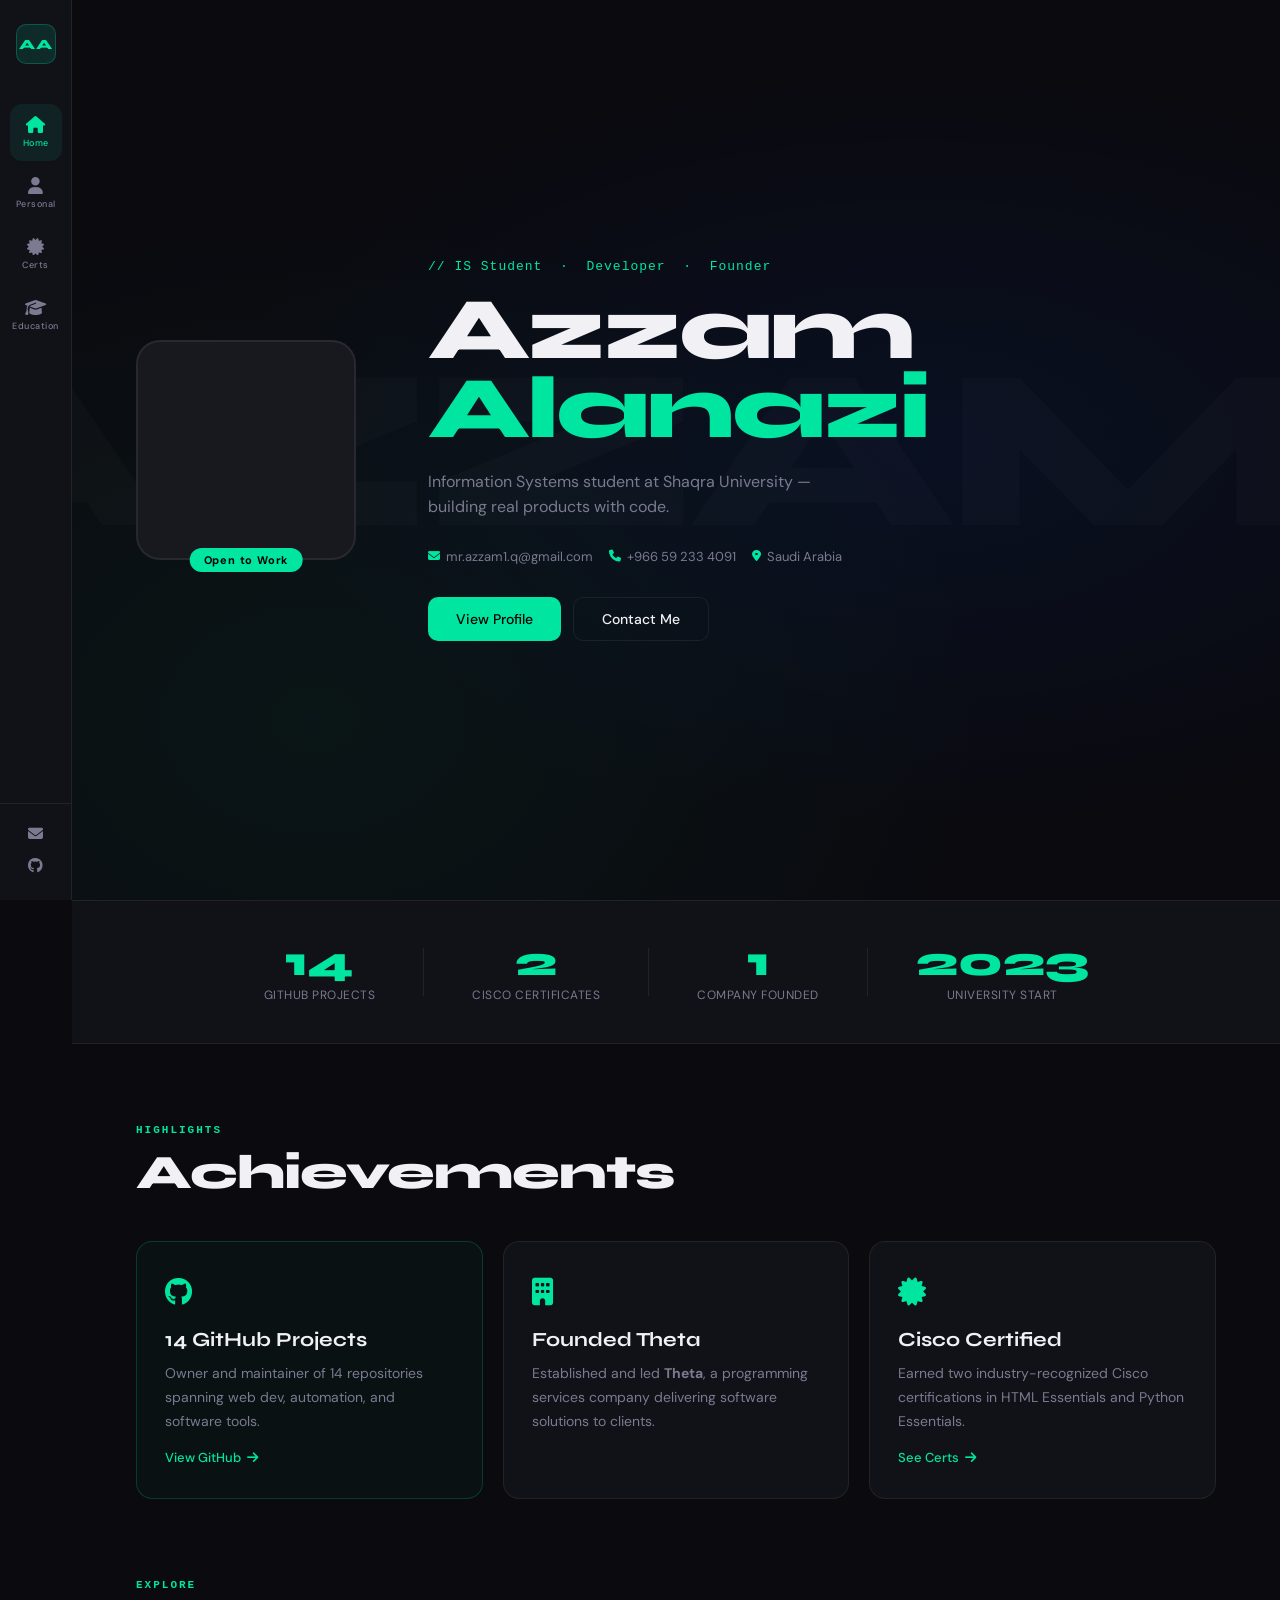
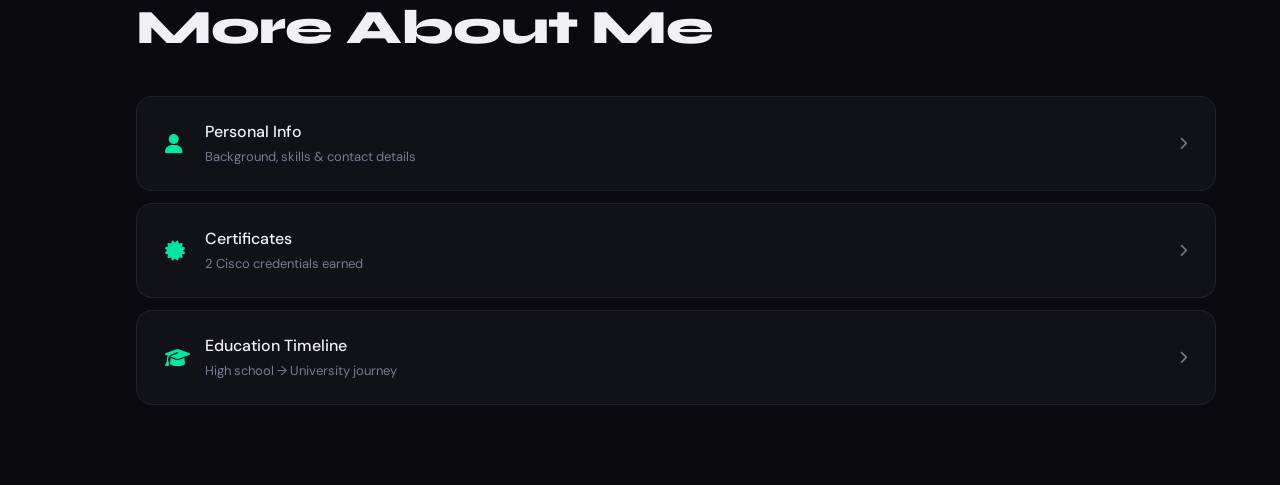
==== index.html @ 5e52e234 "Launch my CV website Launch my CV website" ====
<!DOCTYPE html>
<html lang="en">
<head>
  <meta charset="UTF-8" />
  <meta name="viewport" content="width=device-width, initial-scale=1.0"/>
  <title>Azzam Alanazi — IS Student & Developer</title>
  <link rel="stylesheet" href="style.css" />
  <link href="https://fonts.googleapis.com/css2?family=Syne:wght@700;800&family=DM+Sans:ital,opsz,wght@0,9..40,300;0,9..40,400;0,9..40,500;1,9..40,300&display=swap" rel="stylesheet"/>
  <link rel="stylesheet" href="https://cdnjs.cloudflare.com/ajax/libs/font-awesome/6.5.0/css/all.min.css"/>
</head>
<body>

  <nav class="sidebar" id="sidebar">
    <div class="sidebar-brand">AA</div>
    <ul class="nav-links">
      <li><a href="index.html" class="active" title="Home"><i class="fas fa-house"></i><span>Home</span></a></li>
      <li><a href="personal.html" title="Personal Info"><i class="fas fa-user"></i><span>Personal</span></a></li>
      <li><a href="certificates.html" title="Certificates"><i class="fas fa-certificate"></i><span>Certs</span></a></li>
      <li><a href="education.html" title="Education"><i class="fas fa-graduation-cap"></i><span>Education</span></a></li>
    </ul>
    <div class="sidebar-footer">
      <a href="mailto:mr.azzam1.q@gmail.com" title="Email"><i class="fas fa-envelope"></i></a>
      <a href="https://github.com" target="_blank" title="GitHub"><i class="fab fa-github"></i></a>
    </div>
  </nav>

  <main class="main">

    <section class="hero">
      <div class="hero-bg-text">AZZAM</div>
      <div class="hero-inner">
        <div class="hero-photo-wrap">
          <div class="hero-photo">
            <img src="photo.jpg" alt="Azzam Alanazi" onerror="this.style.display='none'"/>
            <div class="photo-placeholder"><i class="fas fa-user"></i></div>
          </div>
          <div class="hero-badge">Open to Work</div>
        </div>
        <div class="hero-text">
          <p class="hero-tag">// IS Student &nbsp;·&nbsp; Developer &nbsp;·&nbsp; Founder</p>
          <h1 class="hero-name">Azzam<br/><span>Alanazi</span></h1>
          <p class="hero-subtitle">Information Systems student at Shaqra University — building real products with code.</p>
          <div class="hero-contact">
            <a href="mailto:mr.azzam1.q@gmail.com"><i class="fas fa-envelope"></i> mr.azzam1.q@gmail.com</a>
            <a href="tel:+966592334091"><i class="fas fa-phone"></i> +966 59 233 4091</a>
            <span><i class="fas fa-location-dot"></i> Saudi Arabia</span>
          </div>
          <div class="hero-ctas">
            <a href="personal.html" class="btn btn-primary">View Profile</a>
            <a href="mailto:mr.azzam1.q@gmail.com" class="btn btn-outline">Contact Me</a>
          </div>
        </div>
      </div>
    </section>

    <section class="stats-strip">
      <div class="stat">
        <span class="stat-num" data-target="14">0</span>
        <span class="stat-label">GitHub Projects</span>
      </div>
      <div class="stat-divider"></div>
      <div class="stat">
        <span class="stat-num" data-target="2">0</span>
        <span class="stat-label">Cisco Certificates</span>
      </div>
      <div class="stat-divider"></div>
      <div class="stat">
        <span class="stat-num">1</span>
        <span class="stat-label">Company Founded</span>
      </div>
      <div class="stat-divider"></div>
      <div class="stat">
        <span class="stat-num">2023</span>
        <span class="stat-label">University Start</span>
      </div>
    </section>

    <section class="section">
      <div class="section-header">
        <span class="section-tag">highlights</span>
        <h2>Achievements</h2>
      </div>
      <div class="cards-grid">
        <div class="card card--accent">
          <div class="card-icon"><i class="fab fa-github"></i></div>
          <h3>14 GitHub Projects</h3>
          <p>Owner and maintainer of 14 repositories spanning web dev, automation, and software tools.</p>
          <a href="https://github.com" target="_blank" class="card-link">View GitHub <i class="fas fa-arrow-right"></i></a>
        </div>
        <div class="card">
          <div class="card-icon"><i class="fas fa-building"></i></div>
          <h3>Founded Theta</h3>
          <p>Established and led <strong>Theta</strong>, a programming services company delivering software solutions to clients.</p>
        </div>
        <div class="card">
          <div class="card-icon"><i class="fas fa-certificate"></i></div>
          <h3>Cisco Certified</h3>
          <p>Earned two industry-recognized Cisco certifications in HTML Essentials and Python Essentials.</p>
          <a href="certificates.html" class="card-link">See Certs <i class="fas fa-arrow-right"></i></a>
        </div>
      </div>
    </section>

    <section class="section section--pages">
      <div class="section-header">
        <span class="section-tag">explore</span>
        <h2>More About Me</h2>
      </div>
      <div class="page-links">
        <a href="personal.html" class="page-card">
          <i class="fas fa-user fa-lg"></i>
          <div>
            <strong>Personal Info</strong>
            <span>Background, skills &amp; contact details</span>
          </div>
          <i class="fas fa-chevron-right arrow"></i>
        </a>
        <a href="certificates.html" class="page-card">
          <i class="fas fa-certificate fa-lg"></i>
          <div>
            <strong>Certificates</strong>
            <span>2 Cisco credentials earned</span>
          </div>
          <i class="fas fa-chevron-right arrow"></i>
        </a>
        <a href="education.html" class="page-card">
          <i class="fas fa-graduation-cap fa-lg"></i>
          <div>
            <strong>Education Timeline</strong>
            <span>High school → University journey</span>
          </div>
          <i class="fas fa-chevron-right arrow"></i>
        </a>
      </div>
    </section>

  </main>

  <script src="main.js"></script>
</body>
</html>
---- style.css ----
/* ── RESET & BASE ─────────────────────────────────── */
*, *::before, *::after { box-sizing: border-box; margin: 0; padding: 0; }

:root {
  --accent: #00e5a0;
  --accent2: #0057ff;
  --bg: #0a0a0f;
  --bg2: #111118;
  --bg3: #18181f;
  --border: rgba(255,255,255,0.07);
  --text: #f0f0f5;
  --text-muted: #7a7a90;
  --sidebar-w: 72px;
  --radius: 16px;
  --font-display: 'Syne', sans-serif;
  --font-body: 'DM Sans', sans-serif;
}

html { scroll-behavior: smooth; }

body {
  font-family: var(--font-body);
  background: var(--bg);
  color: var(--text);
  display: flex;
  min-height: 100vh;
  overflow-x: hidden;
}

a { color: inherit; text-decoration: none; }

/* ── SIDEBAR ─────────────────────────────────────── */
.sidebar {
  position: fixed;
  left: 0; top: 0; bottom: 0;
  width: var(--sidebar-w);
  background: var(--bg2);
  border-right: 1px solid var(--border);
  display: flex;
  flex-direction: column;
  align-items: center;
  padding: 24px 0;
  z-index: 100;
  gap: 0;
}

.sidebar-brand {
  font-family: var(--font-display);
  font-size: 14px;
  font-weight: 800;
  color: var(--accent);
  letter-spacing: 1px;
  margin-bottom: 40px;
  width: 40px; height: 40px;
  background: rgba(0,229,160,0.12);
  border: 1px solid rgba(0,229,160,0.25);
  border-radius: 10px;
  display: flex; align-items: center; justify-content: center;
}

.nav-links {
  list-style: none;
  display: flex;
  flex-direction: column;
  gap: 4px;
  flex: 1;
}

.nav-links a {
  display: flex;
  flex-direction: column;
  align-items: center;
  gap: 4px;
  padding: 12px 8px;
  border-radius: 12px;
  color: var(--text-muted);
  transition: all 0.2s;
  font-size: 10px;
  width: 52px;
}

.nav-links a span { font-size: 9px; font-weight: 500; letter-spacing: 0.5px; }

.nav-links a:hover, .nav-links a.active {
  color: var(--accent);
  background: rgba(0,229,160,0.08);
}

.nav-links a i { font-size: 17px; }

.sidebar-footer {
  display: flex;
  flex-direction: column;
  gap: 12px;
  padding-top: 20px;
  border-top: 1px solid var(--border);
  width: 100%;
  align-items: center;
}

.sidebar-footer a {
  color: var(--text-muted);
  font-size: 15px;
  transition: color 0.2s;
}
.sidebar-footer a:hover { color: var(--accent); }

/* ── MAIN ────────────────────────────────────────── */
.main {
  margin-left: var(--sidebar-w);
  flex: 1;
  min-height: 100vh;
}

/* ── HERO ────────────────────────────────────────── */
.hero {
  position: relative;
  min-height: 100vh;
  display: flex;
  align-items: center;
  padding: 60px 64px;
  overflow: hidden;
  background: radial-gradient(ellipse at 70% 50%, rgba(0,87,255,0.08) 0%, transparent 60%),
              radial-gradient(ellipse at 20% 80%, rgba(0,229,160,0.05) 0%, transparent 50%);
}

.hero-bg-text {
  position: absolute;
  right: -20px; top: 50%;
  transform: translateY(-50%);
  font-family: var(--font-display);
  font-size: clamp(120px, 18vw, 260px);
  font-weight: 800;
  color: rgba(255,255,255,0.02);
  line-height: 1;
  pointer-events: none;
  user-select: none;
  letter-spacing: -10px;
}

.hero-inner {
  display: flex;
  align-items: center;
  gap: 72px;
  max-width: 960px;
  width: 100%;
  position: relative;
  z-index: 1;
}

.hero-photo-wrap {
  position: relative;
  flex-shrink: 0;
}

.hero-photo {
  width: 220px; height: 220px;
  border-radius: 24px;
  overflow: hidden;
  background: var(--bg3);
  border: 2px solid var(--border);
  position: relative;
}

.hero-photo img {
  width: 100%; height: 100%;
  object-fit: cover;
}

.photo-placeholder {
  position: absolute;
  inset: 0;
  display: flex;
  align-items: center;
  justify-content: center;
  font-size: 64px;
  color: var(--text-muted);
  background: var(--bg3);
}

.hero-photo img + .photo-placeholder { display: none; }

.hero-badge {
  position: absolute;
  bottom: -12px; left: 50%;
  transform: translateX(-50%);
  background: var(--accent);
  color: #000;
  font-size: 11px;
  font-weight: 700;
  letter-spacing: 0.8px;
  padding: 5px 14px;
  border-radius: 20px;
  white-space: nowrap;
}

.hero-text { flex: 1; }

.hero-tag {
  font-size: 13px;
  color: var(--accent);
  font-weight: 400;
  letter-spacing: 1px;
  margin-bottom: 16px;
  font-family: 'Courier New', monospace;
}

.hero-name {
  font-family: var(--font-display);
  font-size: clamp(52px, 7vw, 88px);
  font-weight: 800;
  line-height: 0.9;
  letter-spacing: -3px;
  margin-bottom: 20px;
}

.hero-name span { color: var(--accent); }

.hero-subtitle {
  font-size: 16px;
  color: var(--text-muted);
  line-height: 1.6;
  max-width: 400px;
  margin-bottom: 28px;
}

.hero-contact {
  display: flex;
  flex-wrap: wrap;
  gap: 16px;
  margin-bottom: 32px;
}

.hero-contact a, .hero-contact span {
  font-size: 13px;
  color: var(--text-muted);
  display: flex;
  align-items: center;
  gap: 6px;
  transition: color 0.2s;
}
.hero-contact a:hover { color: var(--accent); }
.hero-contact i { color: var(--accent); font-size: 12px; }

.hero-ctas { display: flex; gap: 12px; flex-wrap: wrap; }

/* ── BUTTONS ─────────────────────────────────────── */
.btn {
  padding: 12px 28px;
  border-radius: 10px;
  font-size: 14px;
  font-weight: 500;
  cursor: pointer;
  transition: all 0.2s;
  display: inline-flex;
  align-items: center;
  gap: 8px;
  font-family: var(--font-body);
}

.btn-primary {
  background: var(--accent);
  color: #000;
}
.btn-primary:hover { background: #00ffa8; transform: translateY(-1px); }

.btn-outline {
  border: 1px solid var(--border);
  color: var(--text);
  background: transparent;
}
.btn-outline:hover { border-color: var(--accent); color: var(--accent); }

/* ── STATS STRIP ─────────────────────────────────── */
.stats-strip {
  display: flex;
  align-items: center;
  justify-content: center;
  gap: 0;
  padding: 40px 64px;
  background: var(--bg2);
  border-top: 1px solid var(--border);
  border-bottom: 1px solid var(--border);
  flex-wrap: wrap;
  gap: 0;
}

.stat {
  display: flex;
  flex-direction: column;
  align-items: center;
  padding: 0 48px;
  gap: 4px;
}

.stat-num {
  font-family: var(--font-display);
  font-size: 42px;
  font-weight: 800;
  color: var(--accent);
  line-height: 1;
}

.stat-label {
  font-size: 12px;
  color: var(--text-muted);
  letter-spacing: 0.5px;
  text-transform: uppercase;
}

.stat-divider {
  width: 1px;
  height: 48px;
  background: var(--border);
}

/* ── SECTIONS ────────────────────────────────────── */
.section {
  padding: 80px 64px;
}

.section + .section { padding-top: 0; }

.section-header {
  margin-bottom: 40px;
}

.section-tag {
  font-size: 11px;
  font-weight: 600;
  letter-spacing: 2px;
  text-transform: uppercase;
  color: var(--accent);
  display: block;
  margin-bottom: 8px;
  font-family: 'Courier New', monospace;
}

.section-header h2 {
  font-family: var(--font-display);
  font-size: clamp(32px, 4vw, 48px);
  font-weight: 800;
  letter-spacing: -1px;
}

/* ── CARDS GRID ──────────────────────────────────── */
.cards-grid {
  display: grid;
  grid-template-columns: repeat(auto-fit, minmax(260px, 1fr));
  gap: 20px;
}

.card {
  background: var(--bg2);
  border: 1px solid var(--border);
  border-radius: var(--radius);
  padding: 32px 28px;
  transition: border-color 0.2s, transform 0.2s;
}

.card:hover {
  border-color: rgba(0,229,160,0.3);
  transform: translateY(-2px);
}

.card--accent { border-color: rgba(0,229,160,0.2); background: rgba(0,229,160,0.03); }

.card-icon {
  font-size: 28px;
  color: var(--accent);
  margin-bottom: 16px;
}

.card h3 {
  font-family: var(--font-display);
  font-size: 20px;
  font-weight: 700;
  margin-bottom: 10px;
}

.card p {
  font-size: 14px;
  color: var(--text-muted);
  line-height: 1.7;
  margin-bottom: 16px;
}

.card-link {
  font-size: 13px;
  color: var(--accent);
  font-weight: 500;
  display: flex;
  align-items: center;
  gap: 6px;
  transition: gap 0.2s;
}
.card-link:hover { gap: 10px; }

/* ── PAGE LINKS ──────────────────────────────────── */
.page-links { display: flex; flex-direction: column; gap: 12px; }

.page-card {
  display: flex;
  align-items: center;
  gap: 20px;
  padding: 24px 28px;
  background: var(--bg2);
  border: 1px solid var(--border);
  border-radius: var(--radius);
  transition: all 0.2s;
  color: var(--text);
}

.page-card:hover { border-color: var(--accent); transform: translateX(4px); }
.page-card > i:first-child { color: var(--accent); width: 20px; }
.page-card > div { flex: 1; }
.page-card strong { display: block; font-size: 16px; font-weight: 500; margin-bottom: 3px; }
.page-card span { font-size: 13px; color: var(--text-muted); }
.page-card .arrow { color: var(--text-muted); font-size: 13px; }

/* ── PAGE HERO ───────────────────────────────────── */
.page-hero {
  padding: 80px 64px 48px;
  background: radial-gradient(ellipse at 30% 50%, rgba(0,87,255,0.06) 0%, transparent 60%);
  border-bottom: 1px solid var(--border);
}

.page-hero-inner h1 {
  font-family: var(--font-display);
  font-size: clamp(40px, 5vw, 64px);
  font-weight: 800;
  letter-spacing: -2px;
  margin: 12px 0 16px;
}

.page-hero-inner h1 span { color: var(--accent); }

.page-hero-inner p {
  font-size: 16px;
  color: var(--text-muted);
  max-width: 480px;
}

/* ── INFO GRID ───────────────────────────────────── */
.info-grid {
  display: grid;
  grid-template-columns: repeat(auto-fit, minmax(280px, 1fr));
  gap: 20px;
}

.info-card {
  background: var(--bg2);
  border: 1px solid var(--border);
  border-radius: var(--radius);
  padding: 28px;
}

.info-card--wide { grid-column: 1 / -1; }

.info-card-header {
  display: flex;
  align-items: center;
  gap: 12px;
  margin-bottom: 20px;
  padding-bottom: 16px;
  border-bottom: 1px solid var(--border);
}

.info-card-header i { color: var(--accent); font-size: 18px; }
.info-card-header h3 { font-family: var(--font-display); font-size: 18px; font-weight: 700; }

.info-list { list-style: none; display: flex; flex-direction: column; gap: 14px; }

.info-list li {
  display: flex;
  justify-content: space-between;
  align-items: center;
  font-size: 14px;
  gap: 12px;
}

.info-key { color: var(--text-muted); flex-shrink: 0; }
.info-val { font-weight: 500; text-align: right; }
.info-val a { color: var(--accent); }
.info-val a:hover { text-decoration: underline; }

/* ── BADGES ──────────────────────────────────────── */
.badge {
  font-size: 11px;
  font-weight: 600;
  padding: 3px 10px;
  border-radius: 20px;
  letter-spacing: 0.5px;
}
.badge--green { background: rgba(0,229,160,0.15); color: var(--accent); }
.badge--done { background: rgba(120,120,180,0.15); color: #9090c0; }
.badge--outline { border: 1px solid var(--border); color: var(--text-muted); }

/* ── SKILLS ──────────────────────────────────────── */
.skills-grid { display: grid; grid-template-columns: repeat(auto-fit, minmax(220px, 1fr)); gap: 20px; }

.skill-item { display: flex; flex-direction: column; gap: 8px; }

.skill-name { font-size: 13px; font-weight: 500; }

.skill-bar {
  height: 6px;
  background: var(--bg3);
  border-radius: 3px;
  overflow: hidden;
}

.skill-fill {
  height: 100%;
  width: var(--w);
  background: linear-gradient(90deg, var(--accent), var(--accent2));
  border-radius: 3px;
  animation: fillBar 1.2s cubic-bezier(0.4,0,0.2,1) both;
  animation-delay: 0.3s;
}

@keyframes fillBar { from { width: 0; } to { width: var(--w); } }

/* ── CERT COUNTER ────────────────────────────────── */
.cert-counter-wrap {
  display: flex;
  gap: 0;
  margin-bottom: 48px;
  background: var(--bg2);
  border: 1px solid var(--border);
  border-radius: var(--radius);
  overflow: hidden;
}

.cert-counter {
  flex: 1;
  padding: 28px;
  text-align: center;
  border-right: 1px solid var(--border);
}
.cert-counter:last-child { border-right: none; }

.counter-num {
  display: block;
  font-family: var(--font-display);
  font-size: 40px;
  font-weight: 800;
  color: var(--accent);
  margin-bottom: 6px;
}

.counter-label {
  font-size: 12px;
  color: var(--text-muted);
  text-transform: uppercase;
  letter-spacing: 0.5px;
}

/* ── CERT CARDS ──────────────────────────────────── */
.cert-grid {
  display: grid;
  grid-template-columns: repeat(auto-fit, minmax(300px, 1fr));
  gap: 24px;
  margin-bottom: 40px;
}

.cert-card {
  background: var(--bg2);
  border: 1px solid var(--border);
  border-radius: var(--radius);
  overflow: hidden;
  transition: transform 0.2s, border-color 0.2s;
}
.cert-card:hover { transform: translateY(-3px); border-color: rgba(0,229,160,0.3); }

.cert-card-top {
  padding: 24px 24px 0;
  display: flex;
  justify-content: space-between;
  align-items: flex-start;
}

.cert-logo {
  width: 56px; height: 56px;
  background: rgba(0,229,160,0.08);
  border: 1px solid rgba(0,229,160,0.2);
  border-radius: 14px;
  display: flex; align-items: center; justify-content: center;
  font-size: 26px;
  color: var(--accent);
}

.cert-badge {
  font-size: 11px;
  font-weight: 700;
  background: rgba(0,87,255,0.15);
  color: #6699ff;
  padding: 4px 12px;
  border-radius: 20px;
  letter-spacing: 0.5px;
}

.cert-card-body { padding: 20px 24px; }

.cert-card-body h3 {
  font-family: var(--font-display);
  font-size: 22px;
  font-weight: 700;
  margin-bottom: 6px;
}

.cert-issuer {
  font-size: 13px;
  color: var(--text-muted);
  margin-bottom: 14px;
  display: flex;
  align-items: center;
  gap: 6px;
}
.cert-issuer i { color: var(--accent); }

.cert-desc { font-size: 14px; color: var(--text-muted); line-height: 1.7; margin-bottom: 16px; }

.cert-tags { display: flex; gap: 8px; flex-wrap: wrap; }
.cert-tags span {
  font-size: 11px;
  padding: 3px 10px;
  background: var(--bg3);
  border: 1px solid var(--border);
  border-radius: 20px;
  color: var(--text-muted);
}

.cert-card-footer {
  padding: 16px 24px;
  border-top: 1px solid var(--border);
}

.cert-status { font-size: 13px; font-weight: 500; display: flex; align-items: center; gap: 6px; }
.cert-status--done { color: var(--accent); }

.cert-more {
  text-align: center;
  padding: 32px;
  background: var(--bg2);
  border: 1px dashed var(--border);
  border-radius: var(--radius);
  display: flex;
  flex-direction: column;
  align-items: center;
  gap: 12px;
}
.cert-more p { font-size: 14px; color: var(--text-muted); }

/* ── TIMELINE ────────────────────────────────────── */
.timeline { max-width: 760px; position: relative; }

.timeline-item {
  display: grid;
  grid-template-columns: 20px 100px 1fr;
  gap: 24px;
  align-items: start;
}

.timeline-dot {
  width: 16px; height: 16px;
  border-radius: 50%;
  background: var(--accent);
  border: 3px solid var(--bg);
  box-shadow: 0 0 0 2px var(--accent);
  margin-top: 20px;
  flex-shrink: 0;
}

.timeline-dot--done { background: #505070; box-shadow: 0 0 0 2px #505070; }
.timeline-dot--future { background: transparent; border: 2px solid #505070; box-shadow: none; margin-top: 22px; }

.timeline-connector {
  width: 2px;
  height: 40px;
  background: var(--border);
  margin-left: 7px;
}

.timeline-year {
  font-size: 12px;
  font-weight: 600;
  color: var(--text-muted);
  letter-spacing: 0.5px;
  text-transform: uppercase;
  padding-top: 20px;
  line-height: 1.4;
}

.timeline-card {
  background: var(--bg2);
  border: 1px solid var(--border);
  border-radius: var(--radius);
  padding: 24px 28px;
  margin-bottom: 4px;
}

.timeline-item--active .timeline-card { border-color: rgba(0,229,160,0.25); }

.timeline-card--future { opacity: 0.6; }

.timeline-card-header {
  display: flex;
  align-items: flex-start;
  gap: 16px;
  margin-bottom: 14px;
}

.tl-icon {
  width: 44px; height: 44px;
  background: rgba(0,229,160,0.08);
  border: 1px solid rgba(0,229,160,0.2);
  border-radius: 12px;
  display: flex; align-items: center; justify-content: center;
  font-size: 18px;
  color: var(--accent);
  flex-shrink: 0;
}
.tl-icon--done { background: rgba(80,80,112,0.2); border-color: rgba(80,80,112,0.3); color: #7070a0; }
.tl-icon--future { background: rgba(80,80,112,0.1); border-color: rgba(80,80,112,0.2); color: #505070; }

.timeline-card-header > div { flex: 1; }

.timeline-card-header h3 {
  font-family: var(--font-display);
  font-size: 20px;
  font-weight: 700;
  margin-bottom: 2px;
}

.tl-school { font-size: 13px; color: var(--text-muted); }

.tl-desc { font-size: 14px; color: var(--text-muted); line-height: 1.7; margin-bottom: 16px; }

.tl-highlights {
  display: flex;
  gap: 20px;
  flex-wrap: wrap;
}

.tl-highlight {
  font-size: 13px;
  color: var(--accent);
  display: flex;
  align-items: center;
  gap: 6px;
  font-weight: 500;
}
.tl-highlight i { font-size: 12px; }

/* ── ANIMATIONS ──────────────────────────────────── */
@keyframes fadeUp {
  from { opacity: 0; transform: translateY(24px); }
  to   { opacity: 1; transform: translateY(0); }
}

.hero-text { animation: fadeUp 0.7s ease both; }
.hero-photo-wrap { animation: fadeUp 0.7s ease 0.15s both; }
.stats-strip .stat { animation: fadeUp 0.5s ease both; }
.stats-strip .stat:nth-child(1) { animation-delay: 0.1s; }
.stats-strip .stat:nth-child(3) { animation-delay: 0.2s; }
.stats-strip .stat:nth-child(5) { animation-delay: 0.3s; }
.stats-strip .stat:nth-child(7) { animation-delay: 0.4s; }

/* ── RESPONSIVE ──────────────────────────────────── */
@media (max-width: 768px) {
  .hero { padding: 48px 24px; min-height: auto; padding-top: 80px; }
  .hero-inner { flex-direction: column; gap: 40px; align-items: flex-start; }
  .hero-bg-text { display: none; }
  .stats-strip { padding: 32px 24px; gap: 24px; }
  .stat { padding: 0 16px; }
  .stat-divider { display: none; }
  .section { padding: 48px 24px; }
  .page-hero { padding: 48px 24px 32px; }
  .timeline-item { grid-template-columns: 20px 80px 1fr; gap: 12px; }
  .cert-counter-wrap { flex-direction: column; }
  .cert-counter { border-right: none; border-bottom: 1px solid var(--border); }
  .cert-counter:last-child { border-bottom: none; }
}
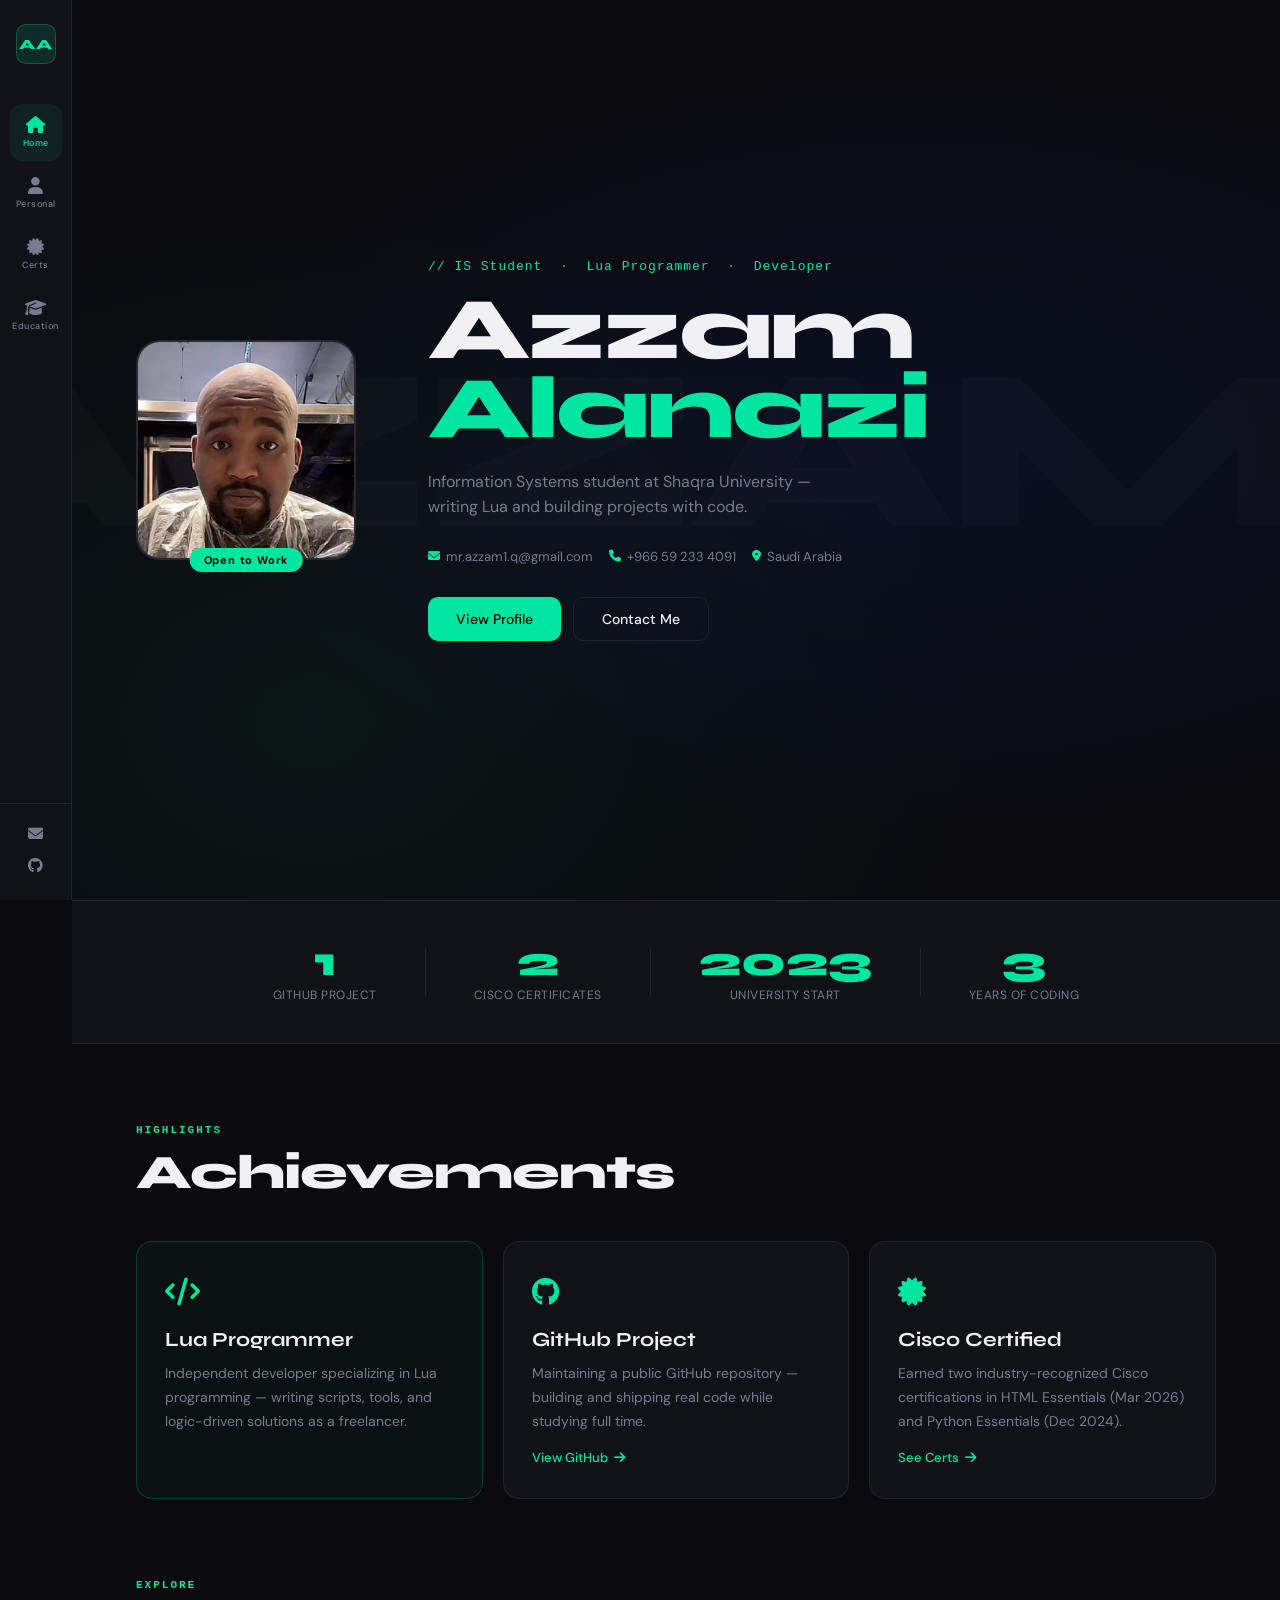
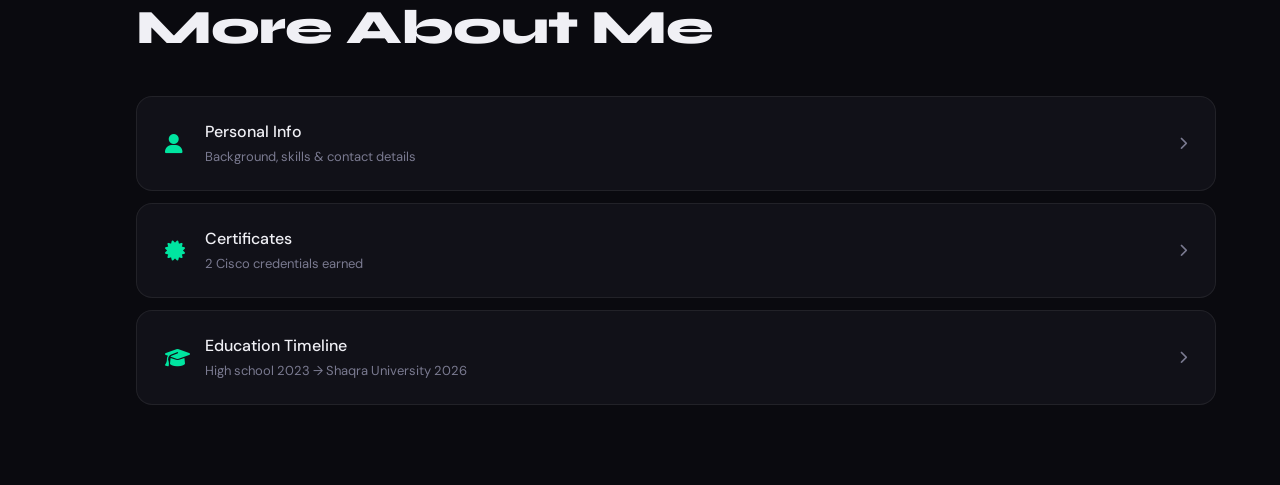
==== commit 90207f1b: "updated timelines" ====
--- a/index.html
+++ b/index.html
@@ -3,7 +3,7 @@
 <head>
   <meta charset="UTF-8" />
   <meta name="viewport" content="width=device-width, initial-scale=1.0"/>
-  <title>Azzam Alanazi — IS Student & Developer</title>
+  <title>Azzam Alanazi — IS Student & Lua Developer</title>
   <link rel="stylesheet" href="style.css" />
   <link href="https://fonts.googleapis.com/css2?family=Syne:wght@700;800&family=DM+Sans:ital,opsz,wght@0,9..40,300;0,9..40,400;0,9..40,500;1,9..40,300&display=swap" rel="stylesheet"/>
   <link rel="stylesheet" href="https://cdnjs.cloudflare.com/ajax/libs/font-awesome/6.5.0/css/all.min.css"/>
@@ -37,9 +37,9 @@
           <div class="hero-badge">Open to Work</div>
         </div>
         <div class="hero-text">
-          <p class="hero-tag">// IS Student &nbsp;·&nbsp; Developer &nbsp;·&nbsp; Founder</p>
+          <p class="hero-tag">// IS Student &nbsp;·&nbsp; Lua Programmer &nbsp;·&nbsp; Developer</p>
           <h1 class="hero-name">Azzam<br/><span>Alanazi</span></h1>
-          <p class="hero-subtitle">Information Systems student at Shaqra University — building real products with code.</p>
+          <p class="hero-subtitle">Information Systems student at Shaqra University — writing Lua and building projects with code.</p>
           <div class="hero-contact">
             <a href="mailto:mr.azzam1.q@gmail.com"><i class="fas fa-envelope"></i> mr.azzam1.q@gmail.com</a>
             <a href="tel:+966592334091"><i class="fas fa-phone"></i> +966 59 233 4091</a>
@@ -55,8 +55,8 @@
 
     <section class="stats-strip">
       <div class="stat">
-        <span class="stat-num" data-target="14">0</span>
-        <span class="stat-label">GitHub Projects</span>
+        <span class="stat-num">1</span>
+        <span class="stat-label">GitHub Project</span>
       </div>
       <div class="stat-divider"></div>
       <div class="stat">
@@ -65,13 +65,13 @@
       </div>
       <div class="stat-divider"></div>
       <div class="stat">
-        <span class="stat-num">1</span>
-        <span class="stat-label">Company Founded</span>
+        <span class="stat-num">2023</span>
+        <span class="stat-label">University Start</span>
       </div>
       <div class="stat-divider"></div>
       <div class="stat">
-        <span class="stat-num">2023</span>
-        <span class="stat-label">University Start</span>
+        <span class="stat-num">3</span>
+        <span class="stat-label">Years of Coding</span>
       </div>
     </section>
 
@@ -82,20 +82,20 @@
       </div>
       <div class="cards-grid">
         <div class="card card--accent">
-          <div class="card-icon"><i class="fab fa-github"></i></div>
-          <h3>14 GitHub Projects</h3>
-          <p>Owner and maintainer of 14 repositories spanning web dev, automation, and software tools.</p>
-          <a href="https://github.com" target="_blank" class="card-link">View GitHub <i class="fas fa-arrow-right"></i></a>
+          <div class="card-icon"><i class="fas fa-code"></i></div>
+          <h3>Lua Programmer</h3>
+          <p>Independent developer specializing in Lua programming — writing scripts, tools, and logic-driven solutions as a freelancer.</p>
         </div>
         <div class="card">
-          <div class="card-icon"><i class="fas fa-building"></i></div>
-          <h3>Founded Theta</h3>
-          <p>Established and led <strong>Theta</strong>, a programming services company delivering software solutions to clients.</p>
+          <div class="card-icon"><i class="fab fa-github"></i></div>
+          <h3>GitHub Project</h3>
+          <p>Maintaining a public GitHub repository — building and shipping real code while studying full time.</p>
+          <a href="https://github.com" target="_blank" class="card-link">View GitHub <i class="fas fa-arrow-right"></i></a>
         </div>
         <div class="card">
           <div class="card-icon"><i class="fas fa-certificate"></i></div>
           <h3>Cisco Certified</h3>
-          <p>Earned two industry-recognized Cisco certifications in HTML Essentials and Python Essentials.</p>
+          <p>Earned two industry-recognized Cisco certifications in HTML Essentials (Mar 2026) and Python Essentials (Dec 2024).</p>
           <a href="certificates.html" class="card-link">See Certs <i class="fas fa-arrow-right"></i></a>
         </div>
       </div>
@@ -127,7 +127,7 @@
           <i class="fas fa-graduation-cap fa-lg"></i>
           <div>
             <strong>Education Timeline</strong>
-            <span>High school → University journey</span>
+            <span>High school 2023 → Shaqra University 2026</span>
           </div>
           <i class="fas fa-chevron-right arrow"></i>
         </a>
--- a/style.css
+++ b/style.css
@@ -631,11 +631,6 @@
   color: var(--text-muted);
 }
 
-.cert-card-footer {
-  padding: 16px 24px;
-  border-top: 1px solid var(--border);
-}
-
 .cert-status { font-size: 13px; font-weight: 500; display: flex; align-items: center; gap: 6px; }
 .cert-status--done { color: var(--accent); }
 
@@ -674,6 +669,7 @@
 
 .timeline-dot--done { background: #505070; box-shadow: 0 0 0 2px #505070; }
 .timeline-dot--future { background: transparent; border: 2px solid #505070; box-shadow: none; margin-top: 22px; }
+.timeline-dot--milestone { background: #0057ff; box-shadow: 0 0 0 2px #0057ff; }
 
 .timeline-connector {
   width: 2px;
@@ -752,6 +748,41 @@
   font-weight: 500;
 }
 .tl-highlight i { font-size: 12px; }
+
+.tl-icon--milestone { background: rgba(0,87,255,0.1); border-color: rgba(0,87,255,0.3); color: #6699ff; }
+
+.timeline-card--milestone {
+  border-color: rgba(0,87,255,0.2);
+  background: rgba(0,87,255,0.03);
+}
+
+.cert-card-footer {
+  padding: 16px 24px;
+  border-top: 1px solid var(--border);
+  display: flex;
+  justify-content: space-between;
+  align-items: center;
+}
+
+.cert-date {
+  font-size: 12px;
+  color: var(--text-muted);
+  display: flex;
+  align-items: center;
+  gap: 5px;
+}
+.cert-date i { color: var(--accent); font-size: 11px; }
+
+.cert-sub-issuer {
+  font-size: 12px;
+  color: var(--text-muted);
+  margin-bottom: 12px;
+  display: flex;
+  align-items: center;
+  gap: 6px;
+  opacity: 0.8;
+}
+.cert-sub-issuer i { color: var(--accent); font-size: 10px; }
 
 /* ── ANIMATIONS ──────────────────────────────────── */
 @keyframes fadeUp {
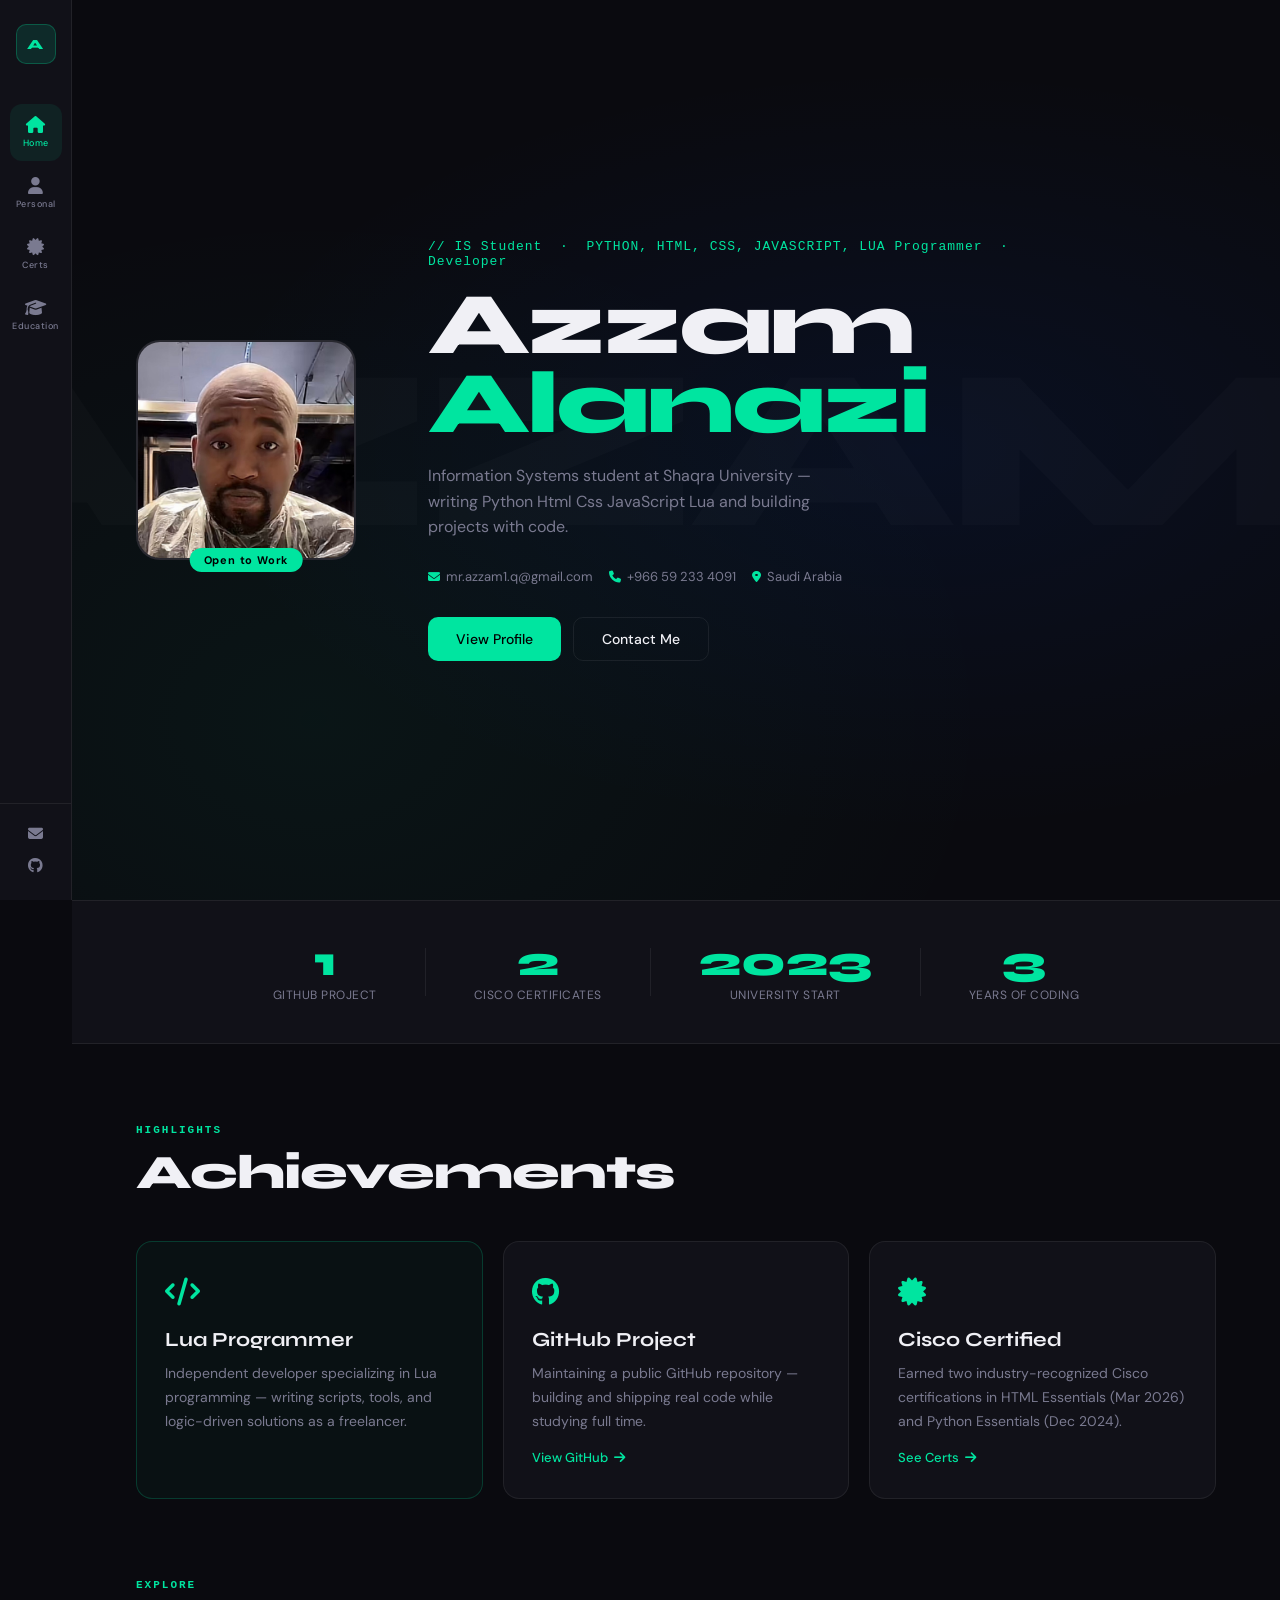
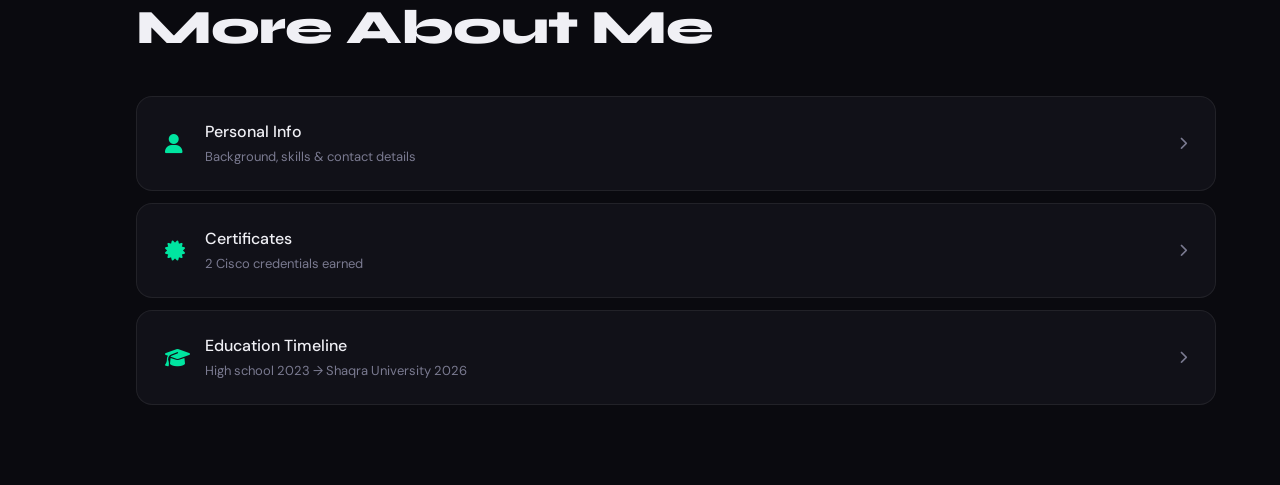
==== commit 253ba916: "Update title and descriptions in index.html" ====
--- a/index.html
+++ b/index.html
@@ -3,7 +3,7 @@
 <head>
   <meta charset="UTF-8" />
   <meta name="viewport" content="width=device-width, initial-scale=1.0"/>
-  <title>Azzam Alanazi — IS Student & Lua Developer</title>
+  <title>Azzam Alanazi — IS Student & Phython, HTML, CSS, JavaScript, Lua Developer</title>
   <link rel="stylesheet" href="style.css" />
   <link href="https://fonts.googleapis.com/css2?family=Syne:wght@700;800&family=DM+Sans:ital,opsz,wght@0,9..40,300;0,9..40,400;0,9..40,500;1,9..40,300&display=swap" rel="stylesheet"/>
   <link rel="stylesheet" href="https://cdnjs.cloudflare.com/ajax/libs/font-awesome/6.5.0/css/all.min.css"/>
@@ -11,7 +11,7 @@
 <body>
 
   <nav class="sidebar" id="sidebar">
-    <div class="sidebar-brand">AA</div>
+    <div class="sidebar-brand">A</div>
     <ul class="nav-links">
       <li><a href="index.html" class="active" title="Home"><i class="fas fa-house"></i><span>Home</span></a></li>
       <li><a href="personal.html" title="Personal Info"><i class="fas fa-user"></i><span>Personal</span></a></li>
@@ -37,9 +37,9 @@
           <div class="hero-badge">Open to Work</div>
         </div>
         <div class="hero-text">
-          <p class="hero-tag">// IS Student &nbsp;·&nbsp; Lua Programmer &nbsp;·&nbsp; Developer</p>
+          <p class="hero-tag">// IS Student &nbsp;·&nbsp; PYTHON, HTML, CSS, JAVASCRIPT, LUA Programmer &nbsp;·&nbsp; Developer</p>
           <h1 class="hero-name">Azzam<br/><span>Alanazi</span></h1>
-          <p class="hero-subtitle">Information Systems student at Shaqra University — writing Lua and building projects with code.</p>
+          <p class="hero-subtitle">Information Systems student at Shaqra University — writing Python Html Css JavaScript Lua and building projects with code.</p>
           <div class="hero-contact">
             <a href="mailto:mr.azzam1.q@gmail.com"><i class="fas fa-envelope"></i> mr.azzam1.q@gmail.com</a>
             <a href="tel:+966592334091"><i class="fas fa-phone"></i> +966 59 233 4091</a>
--- a/style.css
+++ b/style.css
@@ -813,3 +813,137 @@
   .cert-counter { border-right: none; border-bottom: 1px solid var(--border); }
   .cert-counter:last-child { border-bottom: none; }
 }
+
+/* ── CERT SHOWCASE ───────────────────────────────── */
+.cert-showcase {
+  display: flex;
+  flex-direction: column;
+  gap: 40px;
+  margin-bottom: 40px;
+}
+
+.cert-showcase-item {
+  background: var(--bg2);
+  border: 1px solid var(--border);
+  border-radius: var(--radius);
+  overflow: hidden;
+  transition: border-color 0.2s;
+}
+.cert-showcase-item:hover { border-color: rgba(0,229,160,0.3); }
+
+.cert-showcase-meta {
+  display: flex;
+  justify-content: space-between;
+  align-items: flex-start;
+  padding: 24px 28px;
+  gap: 20px;
+  flex-wrap: wrap;
+  border-bottom: 1px solid var(--border);
+}
+
+.cert-showcase-left {
+  display: flex;
+  align-items: flex-start;
+  gap: 16px;
+}
+
+.cert-icon-badge {
+  width: 52px; height: 52px;
+  background: rgba(0,229,160,0.08);
+  border: 1px solid rgba(0,229,160,0.2);
+  border-radius: 14px;
+  display: flex; align-items: center; justify-content: center;
+  font-size: 24px;
+  color: var(--accent);
+  flex-shrink: 0;
+}
+
+.cert-showcase-left h3 {
+  font-family: var(--font-display);
+  font-size: 22px;
+  font-weight: 700;
+  margin-bottom: 5px;
+}
+
+.cert-showcase-right {
+  display: flex;
+  flex-direction: column;
+  align-items: flex-end;
+  gap: 8px;
+}
+
+.cert-img-wrap {
+  position: relative;
+  background: #f5f5f5;
+  padding: 24px 32px;
+  display: flex;
+  flex-direction: column;
+  align-items: center;
+  gap: 14px;
+}
+
+.cert-img-wrap img {
+  width: 100%;
+  max-width: 860px;
+  border-radius: 8px;
+  box-shadow: 0 8px 40px rgba(0,0,0,0.4);
+  display: block;
+  transition: transform 0.2s;
+}
+.cert-img-wrap img:hover { transform: scale(1.01); }
+
+.cert-zoom-btn {
+  display: inline-flex;
+  align-items: center;
+  gap: 7px;
+  font-size: 13px;
+  font-weight: 500;
+  color: var(--text-muted);
+  padding: 7px 16px;
+  border: 1px solid var(--border);
+  border-radius: 20px;
+  background: var(--bg2);
+  transition: all 0.2s;
+}
+.cert-zoom-btn:hover { color: var(--accent); border-color: var(--accent); }
+
+/* ── LIGHTBOX ────────────────────────────────────── */
+.lightbox {
+  position: fixed;
+  inset: 0;
+  background: rgba(0,0,0,0.92);
+  z-index: 999;
+  display: none;
+  align-items: center;
+  justify-content: center;
+  padding: 40px;
+}
+.lightbox.active { display: flex; }
+
+.lightbox img {
+  max-width: 100%;
+  max-height: 90vh;
+  border-radius: 8px;
+  box-shadow: 0 20px 80px rgba(0,0,0,0.8);
+}
+
+.lightbox-close {
+  position: absolute;
+  top: 20px; right: 24px;
+  background: var(--bg3);
+  border: 1px solid var(--border);
+  color: var(--text);
+  width: 40px; height: 40px;
+  border-radius: 50%;
+  font-size: 18px;
+  cursor: pointer;
+  display: flex; align-items: center; justify-content: center;
+  transition: all 0.2s;
+}
+.lightbox-close:hover { background: var(--accent); color: #000; border-color: var(--accent); }
+
+@media (max-width: 768px) {
+  .cert-showcase-meta { flex-direction: column; }
+  .cert-showcase-right { align-items: flex-start; }
+  .cert-img-wrap { padding: 16px; }
+}
